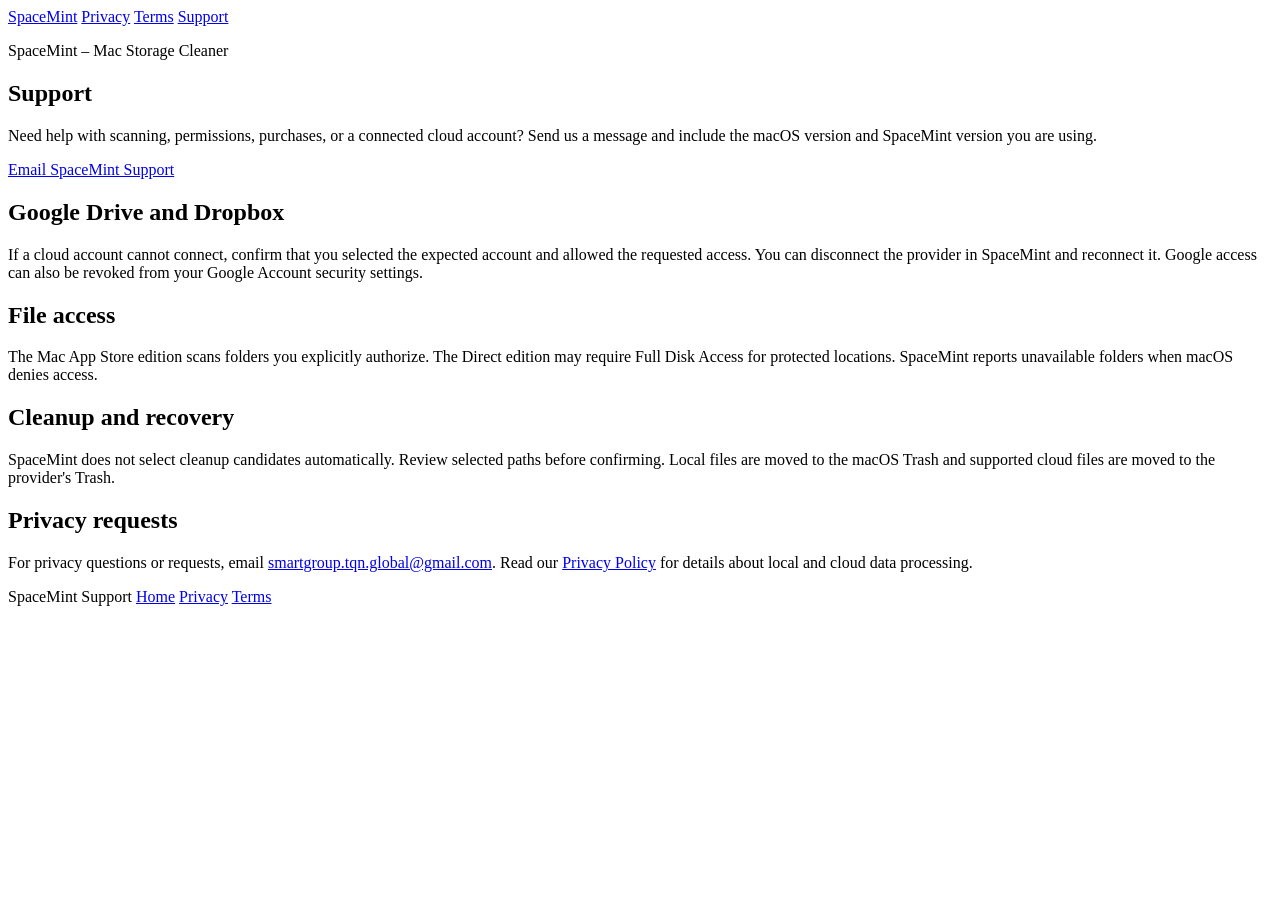
==== support.html @ aae1e43a "Create support.html" ====
<!doctype html>
<html lang="en">
<head>
  <meta charset="utf-8">
  <meta name="viewport" content="width=device-width, initial-scale=1">
  <meta name="description" content="Support for SpaceMint – Mac Storage Cleaner">
  <title>Support · SpaceMint</title>
  <link rel="stylesheet" href="site.css">
</head>
<body>
  <div class="shell">
    <nav>
      <a class="logo" href="./">SpaceMint</a>
      <a href="privacy.html">Privacy</a>
      <a href="terms.html">Terms</a>
      <a href="support.html">Support</a>
    </nav>
    <main>
      <article class="card">
        <p class="brand">SpaceMint – Mac Storage Cleaner</p>
        <h1>Support</h1>
        <p class="lede">Need help with scanning, permissions, purchases, or a connected cloud account? Send us a message and include the macOS version and SpaceMint version you are using.</p>

        <a class="button" href="mailto:smartgroup.tqn.global@gmail.com?subject=SpaceMint%20Support">Email SpaceMint Support</a>

        <h2>Google Drive and Dropbox</h2>
        <p>If a cloud account cannot connect, confirm that you selected the expected account and allowed the requested access. You can disconnect the provider in SpaceMint and reconnect it. Google access can also be revoked from your Google Account security settings.</p>

        <h2>File access</h2>
        <p>The Mac App Store edition scans folders you explicitly authorize. The Direct edition may require Full Disk Access for protected locations. SpaceMint reports unavailable folders when macOS denies access.</p>

        <h2>Cleanup and recovery</h2>
        <p>SpaceMint does not select cleanup candidates automatically. Review selected paths before confirming. Local files are moved to the macOS Trash and supported cloud files are moved to the provider's Trash.</p>

        <h2>Privacy requests</h2>
        <p>For privacy questions or requests, email <a href="mailto:smartgroup.tqn.global@gmail.com">smartgroup.tqn.global@gmail.com</a>. Read our <a href="privacy.html">Privacy Policy</a> for details about local and cloud data processing.</p>

        <footer>
          <span>SpaceMint Support</span>
          <a href="./">Home</a>
          <a href="privacy.html">Privacy</a>
          <a href="terms.html">Terms</a>
        </footer>
      </article>
    </main>
  </div>
</body>
</html>
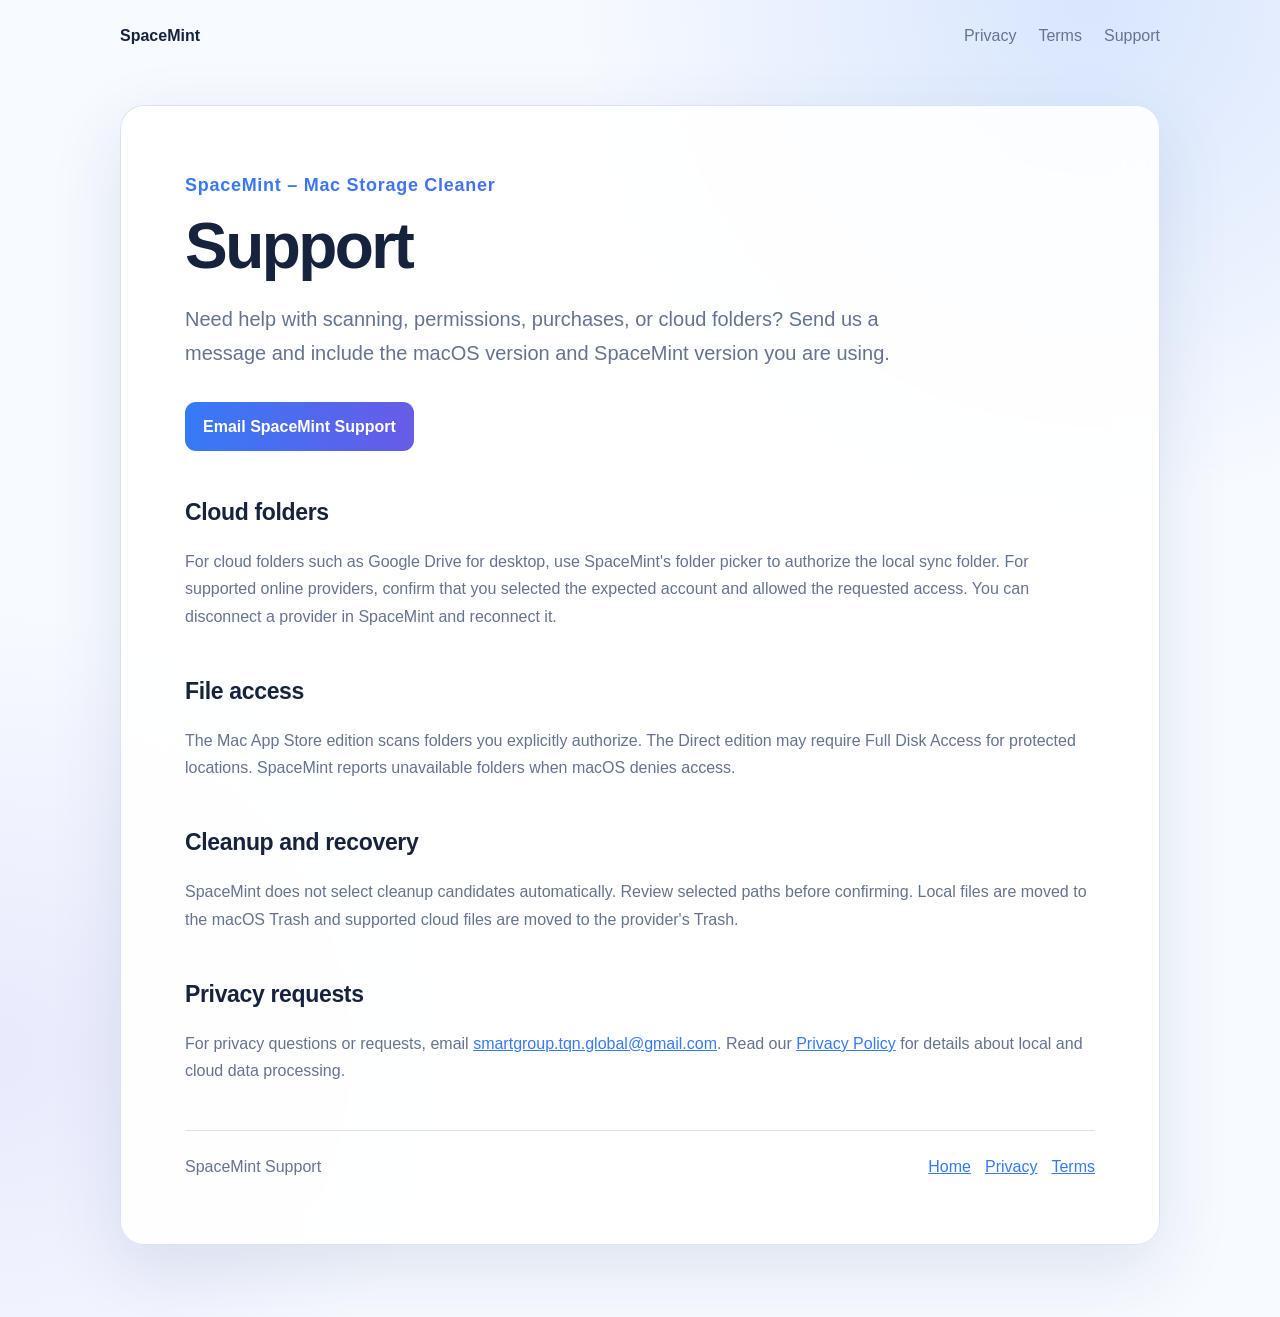
==== commit baeb8ea1: "Update support.html" ====
--- a/support.html
+++ b/support.html
@@ -19,12 +19,12 @@
       <article class="card">
         <p class="brand">SpaceMint – Mac Storage Cleaner</p>
         <h1>Support</h1>
-        <p class="lede">Need help with scanning, permissions, purchases, or a connected cloud account? Send us a message and include the macOS version and SpaceMint version you are using.</p>
+        <p class="lede">Need help with scanning, permissions, purchases, or cloud folders? Send us a message and include the macOS version and SpaceMint version you are using.</p>
 
         <a class="button" href="mailto:smartgroup.tqn.global@gmail.com?subject=SpaceMint%20Support">Email SpaceMint Support</a>
 
-        <h2>Google Drive and Dropbox</h2>
-        <p>If a cloud account cannot connect, confirm that you selected the expected account and allowed the requested access. You can disconnect the provider in SpaceMint and reconnect it. Google access can also be revoked from your Google Account security settings.</p>
+        <h2>Cloud folders</h2>
+        <p>For cloud folders such as Google Drive for desktop, use SpaceMint's folder picker to authorize the local sync folder. For supported online providers, confirm that you selected the expected account and allowed the requested access. You can disconnect a provider in SpaceMint and reconnect it.</p>
 
         <h2>File access</h2>
         <p>The Mac App Store edition scans folders you explicitly authorize. The Direct edition may require Full Disk Access for protected locations. SpaceMint reports unavailable folders when macOS denies access.</p>
--- a/site.css
+++ b/site.css
@@ -0,0 +1,120 @@
+:root {
+  color-scheme: light dark;
+  --bg: #f7faff;
+  --card: rgba(255, 255, 255, .9);
+  --text: #17233d;
+  --muted: #66738f;
+  --line: #d8e2f2;
+  --accent: #367af6;
+  --accent-2: #675be7;
+  --notice: #eef5ff;
+}
+* { box-sizing: border-box; }
+html { scroll-behavior: smooth; }
+body {
+  margin: 0;
+  color: var(--text);
+  background:
+    radial-gradient(circle at 85% 0%, rgba(54, 122, 246, .16), transparent 32rem),
+    radial-gradient(circle at 0% 80%, rgba(103, 91, 231, .10), transparent 28rem),
+    var(--bg);
+  font: 16px/1.7 -apple-system, BlinkMacSystemFont, "Segoe UI", sans-serif;
+}
+a { color: var(--accent); }
+.shell { width: min(1040px, calc(100% - 32px)); margin: 0 auto; }
+nav {
+  display: flex;
+  align-items: center;
+  gap: 22px;
+  padding: 22px 0;
+}
+nav .logo {
+  margin-right: auto;
+  color: var(--text);
+  font-weight: 800;
+  text-decoration: none;
+}
+nav a:not(.logo) { color: var(--muted); text-decoration: none; }
+nav a:hover { color: var(--accent); }
+main { padding: 34px 0 72px; }
+.card {
+  padding: clamp(28px, 6vw, 64px);
+  border: 1px solid var(--line);
+  border-radius: 24px;
+  background: var(--card);
+  box-shadow: 0 24px 70px rgba(50, 75, 120, .13);
+  backdrop-filter: blur(20px);
+}
+.brand {
+  margin: 0 0 12px;
+  font-size: 18px;
+  font-weight: 750;
+  letter-spacing: .04em;
+  background: linear-gradient(90deg, var(--accent), var(--accent-2));
+  background-clip: text;
+  color: transparent;
+}
+h1 {
+  max-width: 850px;
+  margin: 0;
+  font-size: clamp(38px, 7vw, 64px);
+  line-height: 1.05;
+  letter-spacing: -.04em;
+}
+h2 { margin: 42px 0 10px; font-size: 23px; letter-spacing: -.015em; }
+h3 { margin: 0 0 8px; }
+p, li { color: var(--muted); }
+strong { color: var(--text); }
+ul { padding-left: 22px; }
+.lede { max-width: 760px; margin: 22px 0; font-size: 20px; }
+.meta { margin: 14px 0 28px; }
+.notice {
+  padding: 18px 20px;
+  border: 1px solid rgba(54, 122, 246, .22);
+  border-radius: 14px;
+  background: var(--notice);
+  color: var(--text);
+}
+.grid {
+  display: grid;
+  grid-template-columns: repeat(3, 1fr);
+  gap: 16px;
+  margin-top: 34px;
+}
+.feature {
+  padding: 22px;
+  border: 1px solid var(--line);
+  border-radius: 16px;
+  background: rgba(255,255,255,.4);
+}
+.button {
+  display: inline-block;
+  margin-top: 10px;
+  padding: 11px 18px;
+  border-radius: 11px;
+  color: white;
+  background: linear-gradient(90deg, var(--accent), var(--accent-2));
+  font-weight: 700;
+  text-decoration: none;
+}
+footer {
+  display: flex;
+  flex-wrap: wrap;
+  gap: 14px;
+  margin-top: 46px;
+  padding-top: 22px;
+  border-top: 1px solid var(--line);
+  color: var(--muted);
+}
+footer span { margin-right: auto; }
+@media (max-width: 720px) {
+  nav { gap: 12px; font-size: 14px; }
+  .grid { grid-template-columns: 1fr; }
+}
+@media (prefers-color-scheme: dark) {
+  :root {
+    --bg: #101525; --card: rgba(25, 33, 54, .9); --text: #f2f6ff;
+    --muted: #aab5cc; --line: #34415b; --notice: #222c43;
+  }
+  .feature { background: rgba(255,255,255,.025); }
+}
